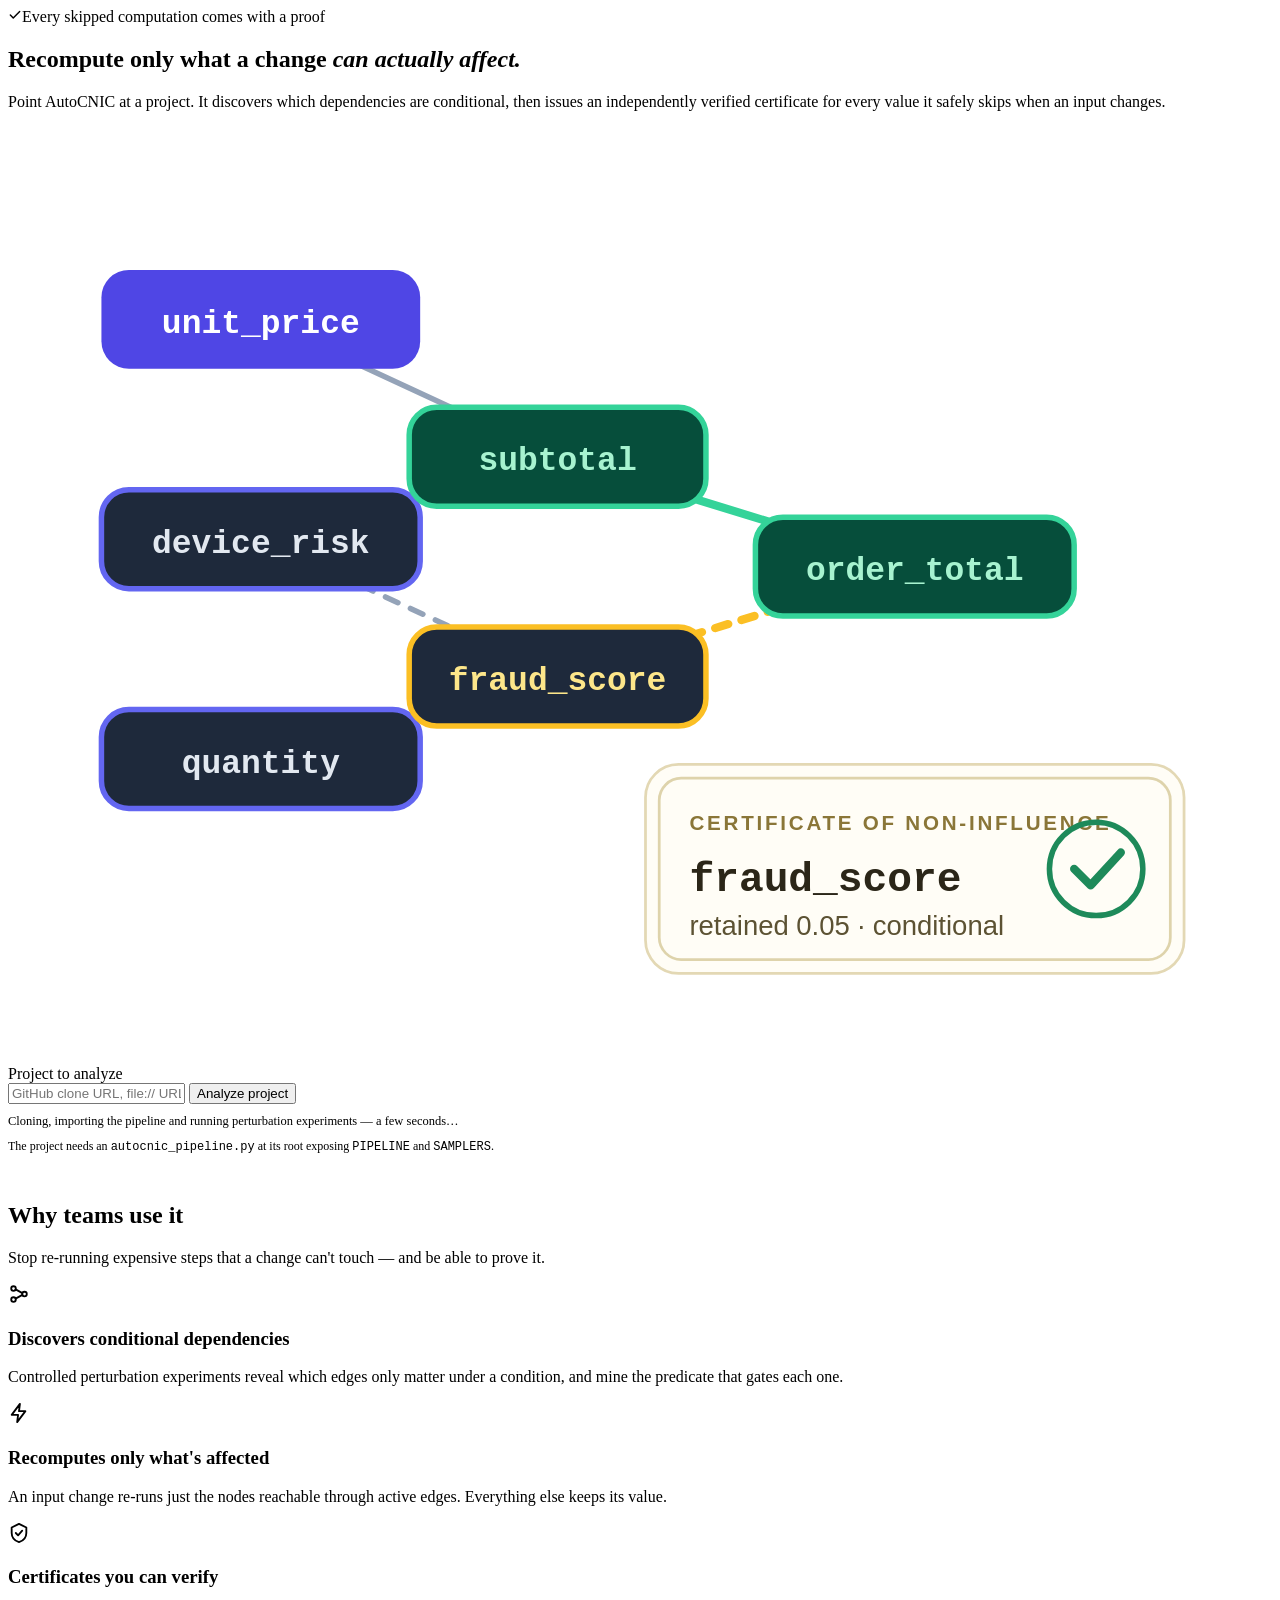
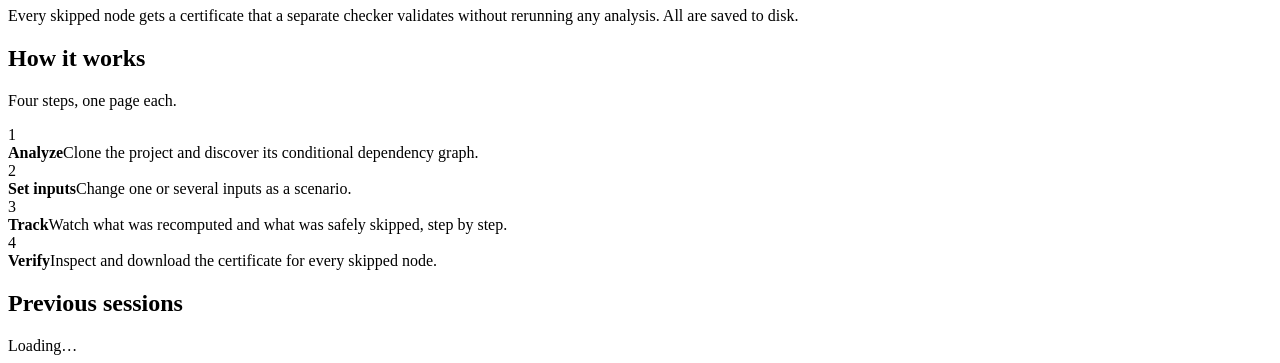
==== autocnic_web/frontend/index.html @ 08b3c976 "Initial commit: AutoCNIC web demo Backend (clone + discovery + certified live updates), frontend pag" ====
<!DOCTYPE html>
<html lang="en">
<head>
<meta charset="UTF-8">
<meta name="viewport" content="width=device-width, initial-scale=1">
<title>AutoCNIC — Analyze</title>
<link rel="stylesheet" href="/static/app.css">
</head>
<body>
<div id="nav"></div>

<section class="hero">
  <div class="hero-inner">
    <div>
      <div class="pill-tag"><svg width="14" height="14" viewBox="0 0 24 24" fill="none" stroke="currentColor" stroke-width="2.5" stroke-linecap="round" stroke-linejoin="round"><path d="M20 6L9 17l-5-5"/></svg>Every skipped computation comes with a proof</div>
      <h1>Recompute only what a change <em>can actually affect.</em></h1>
      <p class="lead">Point AutoCNIC at a project. It discovers which dependencies are conditional, then issues an independently verified certificate for every value it safely skips when an input changes.</p>
    </div>
    <div class="hero-art">
      <svg viewBox="0 0 460 340" fill="none" xmlns="http://www.w3.org/2000/svg" aria-hidden="true">
        <rect x="0.5" y="0.5" width="459" height="339" rx="22" fill="rgba(255,255,255,.06)" stroke="rgba(255,255,255,.18)"/>
        <g stroke="#94a3b8" stroke-width="2" stroke-linecap="round">
          <path d="M92 70 L200 120"/><path d="M92 150 L200 120"/><path d="M92 150 L200 200" stroke-dasharray="5 5"/>
          <path d="M92 230 L200 200"/><path d="M200 120 L330 160" stroke="#34d399" stroke-width="3"/>
          <path d="M200 200 L330 160" stroke="#fbbf24" stroke-width="3" stroke-dasharray="5 5"/>
        </g>
        <g font-family="ui-monospace,Consolas,monospace" font-size="12" font-weight="700" text-anchor="middle">
          <rect x="34" y="52" width="116" height="36" rx="10" fill="#4f46e5"/><text x="92" y="75" fill="#fff">unit_price</text>
          <rect x="34" y="132" width="116" height="36" rx="10" fill="#1e293b" stroke="#6366f1" stroke-width="2"/><text x="92" y="155" fill="#e2e8f0">device_risk</text>
          <rect x="34" y="212" width="116" height="36" rx="10" fill="#1e293b" stroke="#6366f1" stroke-width="2"/><text x="92" y="235" fill="#e2e8f0">quantity</text>
          <rect x="146" y="102" width="108" height="36" rx="10" fill="#064e3b" stroke="#34d399" stroke-width="2"/><text x="200" y="125" fill="#a7f3d0">subtotal</text>
          <rect x="146" y="182" width="108" height="36" rx="10" fill="#1e293b" stroke="#fbbf24" stroke-width="2"/><text x="200" y="205" fill="#fde68a">fraud_score</text>
          <rect x="272" y="142" width="116" height="36" rx="10" fill="#064e3b" stroke="#34d399" stroke-width="2"/><text x="330" y="165" fill="#a7f3d0">order_total</text>
        </g>
        <g transform="translate(232 232)">
          <rect width="196" height="76" rx="12" fill="#fffdf6" stroke="#e3d8b4"/>
          <rect x="5" y="5" width="186" height="66" rx="8" fill="none" stroke="#c9b87a" stroke-opacity=".6"/>
          <text x="16" y="24" font-family="Inter,sans-serif" font-size="7.5" font-weight="700" letter-spacing="1" fill="#8a7638">CERTIFICATE OF NON-INFLUENCE</text>
          <text x="16" y="46" font-family="ui-monospace,Consolas,monospace" font-size="15" font-weight="800" fill="#2b2618">fraud_score</text>
          <text x="16" y="62" font-family="Inter,sans-serif" font-size="10" fill="#5c5233">retained 0.05 · conditional</text>
          <circle cx="164" cy="38" r="17" fill="none" stroke="#1e8a5a" stroke-width="2"/>
          <path d="M156 38 l6 6 l11 -12" stroke="#1e8a5a" stroke-width="3" stroke-linecap="round" stroke-linejoin="round"/>
        </g>
      </svg>
    </div>
  </div>
</section>

<div class="analyze-wrap">
  <div class="analyze-card">
    <label for="repo-url">Project to analyze</label>
    <div class="analyze-box">
      <input id="repo-url" type="text" class="mono" placeholder="GitHub clone URL, file:// URL, or a local folder path" autocomplete="off">
      <button id="analyze-btn">Analyze project</button>
    </div>
    <div id="progress" class="progress hidden"><i></i></div>
    <div id="progress-note" class="muted hidden" style="margin-top:10px;font-size:12.5px;">Cloning, importing the pipeline and running perturbation experiments &mdash; a few seconds&hellip;</div>
    <div class="muted" style="margin-top:10px;font-size:12px;">The project needs an <code>autocnic_pipeline.py</code> at its root exposing <code>PIPELINE</code> and <code>SAMPLERS</code>.</div>
  </div>
</div>

<div class="page" data-main style="padding-top:28px;">
  <div class="grid cols-4" id="totals"></div>

  <section class="section">
    <div class="section-head"><h2>Why teams use it</h2><p>Stop re-running expensive steps that a change can't touch &mdash; and be able to prove it.</p></div>
    <div class="grid cols-3">
      <div class="card feature">
        <div class="ico"><svg width="22" height="22" viewBox="0 0 24 24" fill="none" stroke="currentColor" stroke-width="2" stroke-linecap="round" stroke-linejoin="round"><circle cx="6" cy="6" r="2.5"/><circle cx="6" cy="18" r="2.5"/><circle cx="18" cy="12" r="2.5"/><path d="M8.3 7l7.4 4M8.3 17l7.4-4"/></svg></div>
        <h3>Discovers conditional dependencies</h3>
        <p>Controlled perturbation experiments reveal which edges only matter under a condition, and mine the predicate that gates each one.</p>
      </div>
      <div class="card feature">
        <div class="ico g"><svg width="22" height="22" viewBox="0 0 24 24" fill="none" stroke="currentColor" stroke-width="2" stroke-linecap="round" stroke-linejoin="round"><path d="M13 2L4 14h7l-1 8 9-12h-7l1-8z"/></svg></div>
        <h3>Recomputes only what's affected</h3>
        <p>An input change re-runs just the nodes reachable through active edges. Everything else keeps its value.</p>
      </div>
      <div class="card feature">
        <div class="ico o"><svg width="22" height="22" viewBox="0 0 24 24" fill="none" stroke="currentColor" stroke-width="2" stroke-linecap="round" stroke-linejoin="round"><path d="M12 2l8 4v6c0 5-3.5 8.5-8 10-4.5-1.5-8-5-8-10V6l8-4z"/><path d="M8.5 12l2.5 2.5 4.5-5"/></svg></div>
        <h3>Certificates you can verify</h3>
        <p>Every skipped node gets a certificate that a separate checker validates without rerunning any analysis. All are saved to disk.</p>
      </div>
    </div>
  </section>

  <section class="section">
    <div class="section-head"><h2>How it works</h2><p>Four steps, one page each.</p></div>
    <div class="flow">
      <div class="f"><div class="num">1</div><b>Analyze</b><span>Clone the project and discover its conditional dependency graph.</span></div>
      <div class="f"><div class="num">2</div><b>Set inputs</b><span>Change one or several inputs as a scenario.</span></div>
      <div class="f"><div class="num">3</div><b>Track</b><span>Watch what was recomputed and what was safely skipped, step by step.</span></div>
      <div class="f"><div class="num">4</div><b>Verify</b><span>Inspect and download the certificate for every skipped node.</span></div>
    </div>
  </section>

  <div class="section">
    <div class="card">
      <h2>Previous sessions</h2>
      <div id="sessions"><span class="muted">Loading…</span></div>
    </div>
  </div>
</div>

<script src="/static/app.js"></script>
<script>
(async () => {
  await boot('home');

  const urlInput = document.getElementById('repo-url');
  const btn = document.getElementById('analyze-btn');

  async function analyze(url) {
    url = (url || urlInput.value).trim();
    if (!url) { toast('Enter a repository URL or folder path first', true); return; }
    urlInput.value = url;
    btn.disabled = true; btn.textContent = 'Analyzing…';
    document.getElementById('progress').classList.remove('hidden');
    document.getElementById('progress-note').classList.remove('hidden');
    try {
      const d = await post('/api/analyze', {repo_url: url});
      setSessionId(d.session_id);
      location.href = '/inputs?s=' + d.session_id;
    } catch (e) {
      toast('Analyze failed: ' + e.message, true);
      btn.disabled = false; btn.textContent = 'Analyze project';
      document.getElementById('progress').classList.add('hidden');
      document.getElementById('progress-note').classList.add('hidden');
    }
  }
  btn.onclick = () => analyze();
  urlInput.addEventListener('keydown', e => { if (e.key === 'Enter') analyze(); });

  // sessions + live totals
  try {
    const {sessions} = await api('/api/sessions');
    const sum = k => sessions.reduce((a, s) => a + (s[k] || 0), 0);
    document.getElementById('totals').innerHTML = `
      <div class="stat"><div class="v">${sessions.length}</div><div class="l">projects analyzed</div></div>
      <div class="stat info"><div class="v">${sum('n_conditional')}</div><div class="l">conditional edges found</div></div>
      <div class="stat warn"><div class="v">${sum('n_updates')}</div><div class="l">input updates processed</div></div>
      <div class="stat good"><div class="v">${sum('n_certificates')}</div><div class="l">certificates issued</div></div>`;
    const box = document.getElementById('sessions');
    if (!sessions.length) { box.innerHTML = '<span class="muted">No sessions yet — analyze a project to get started.</span>'; return; }
    box.innerHTML = `<table><thead><tr><th>Project</th><th>Updates</th><th>Certs</th><th></th></tr></thead><tbody>
      ${sessions.slice(0, 6).map(s => `<tr>
        <td><b>${esc(repoName(s.repo_url).replace('autocnic-demo-', ''))}</b> ${s.live ? '<span class="badge ok">live</span>' : '<span class="badge neutral">read-only</span>'}
          <div class="muted mono" style="font-size:11px">${esc(s.session_id)} · ${esc(fmtTime(s.created_at))}</div></td>
        <td>${s.n_updates}</td><td>${s.n_certificates}</td>
        <td style="text-align:right"><a class="btn secondary small" href="/track?s=${esc(s.session_id)}">Open</a></td></tr>`).join('')}
      </tbody></table>`;
  } catch (e) { document.getElementById('sessions').textContent = 'Could not load sessions.'; }
})();
</script>
</body>
</html>
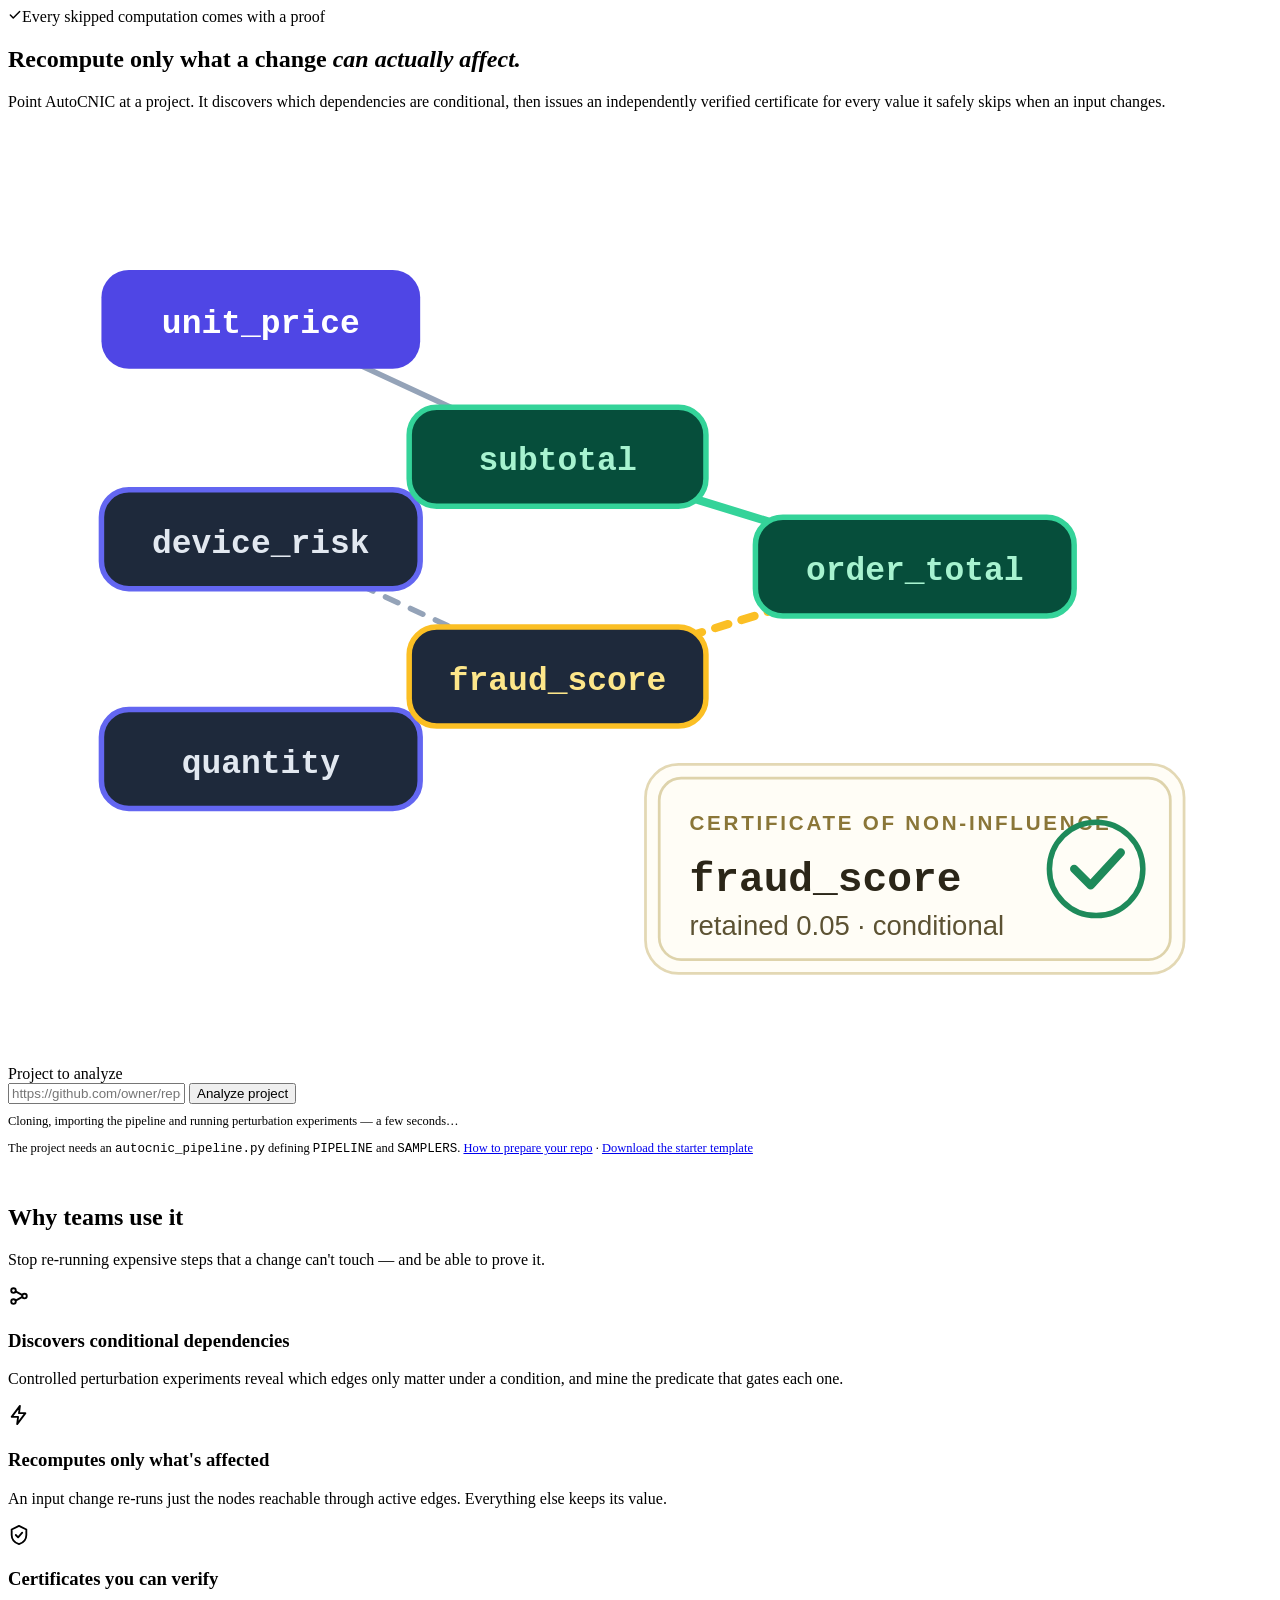
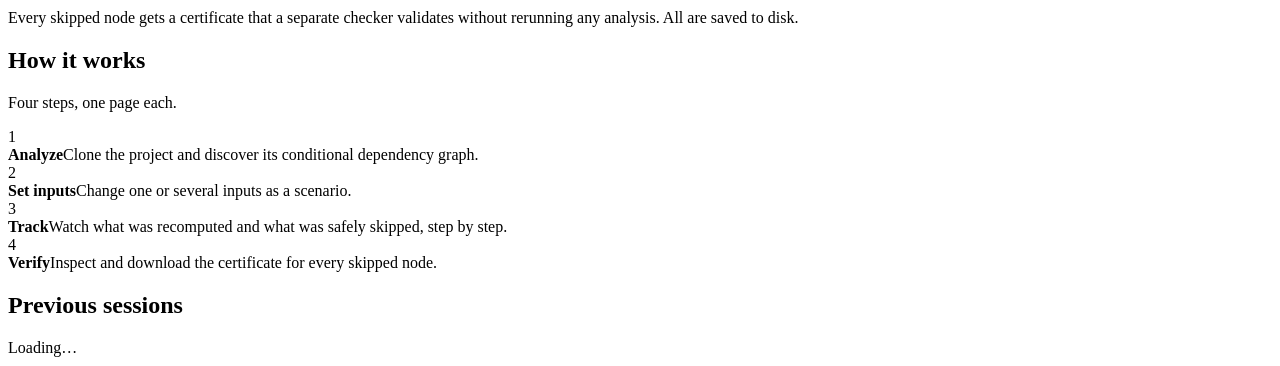
==== commit a34ddaa6: "Make the app deployable and easier to onboard repos - Docker image (git, non-root, /data volume, hea" ====
--- a/autocnic_web/frontend/index.html
+++ b/autocnic_web/frontend/index.html
@@ -50,12 +50,18 @@
   <div class="analyze-card">
     <label for="repo-url">Project to analyze</label>
     <div class="analyze-box">
-      <input id="repo-url" type="text" class="mono" placeholder="GitHub clone URL, file:// URL, or a local folder path" autocomplete="off">
+      <input id="repo-url" type="text" class="mono" placeholder="https://github.com/owner/repo  or  owner/repo" autocomplete="off" spellcheck="false">
       <button id="analyze-btn">Analyze project</button>
     </div>
     <div id="progress" class="progress hidden"><i></i></div>
     <div id="progress-note" class="muted hidden" style="margin-top:10px;font-size:12.5px;">Cloning, importing the pipeline and running perturbation experiments &mdash; a few seconds&hellip;</div>
-    <div class="muted" style="margin-top:10px;font-size:12px;">The project needs an <code>autocnic_pipeline.py</code> at its root exposing <code>PIPELINE</code> and <code>SAMPLERS</code>.</div>
+    <div id="analyze-error" class="error-panel hidden"></div>
+    <div class="demo-row" id="demos"></div>
+    <div class="muted" style="margin-top:12px;font-size:12.5px;">
+      The project needs an <code>autocnic_pipeline.py</code> defining <code>PIPELINE</code> and <code>SAMPLERS</code>.
+      <a href="/guide">How to prepare your repo</a> &middot; <a href="/api/template.zip">Download the starter template</a>
+      <span id="local-note"></span>
+    </div>
   </div>
 </div>
 
@@ -114,6 +120,7 @@
     if (!url) { toast('Enter a repository URL or folder path first', true); return; }
     urlInput.value = url;
     btn.disabled = true; btn.textContent = 'Analyzing…';
+    document.getElementById('analyze-error').classList.add('hidden');
     document.getElementById('progress').classList.remove('hidden');
     document.getElementById('progress-note').classList.remove('hidden');
     try {
@@ -121,13 +128,34 @@
       setSessionId(d.session_id);
       location.href = '/inputs?s=' + d.session_id;
     } catch (e) {
-      toast('Analyze failed: ' + e.message, true);
+      showAnalyzeError(e.message);
       btn.disabled = false; btn.textContent = 'Analyze project';
       document.getElementById('progress').classList.add('hidden');
       document.getElementById('progress-note').classList.add('hidden');
     }
   }
+  function showAnalyzeError(msg) {
+    const box = document.getElementById('analyze-error');
+    box.innerHTML = `<b>Could not analyze this project</b><div class="mono">${esc(msg)}</div>
+      <div>Check that the repo is public and follows the <a href="/guide">expected layout</a>, or start from the
+      <a href="/api/template.zip">starter template</a>.</div>`;
+    box.classList.remove('hidden');
+  }
+
   btn.onclick = () => analyze();
+
+  try {
+    const {demos, allow_local_paths} = await api('/api/demos');
+    if (demos.length) {
+      const row = document.getElementById('demos');
+      row.innerHTML = '<span class="muted">Try a bundled example:</span>' + demos.map(d =>
+        `<button class="secondary small" data-src="${esc(d.source)}" title="${esc(d.blurb)}">${esc(d.name.replace('autocnic-demo-', ''))}</button>`).join('');
+      row.querySelectorAll('button').forEach(b => b.onclick = () => analyze(b.dataset.src));
+    }
+    if (allow_local_paths) {
+      document.getElementById('local-note').innerHTML = ' &middot; Local folder paths also work on this server.';
+    }
+  } catch (e) { /* demos are optional */ }
   urlInput.addEventListener('keydown', e => { if (e.key === 'Enter') analyze(); });
 
   // sessions + live totals
